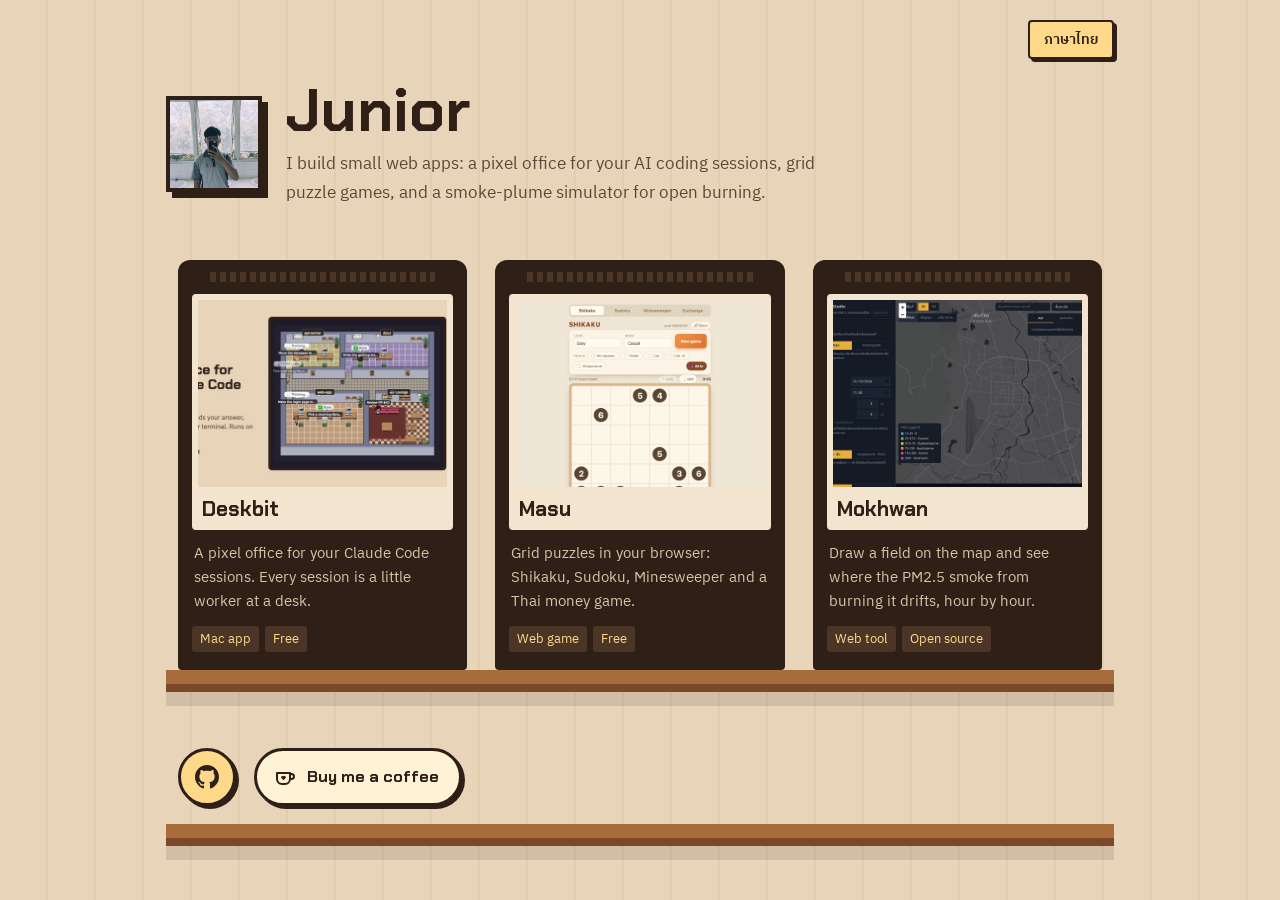
==== index.html @ 81ed951a "Add the hub: things I make, and where to find me Deskbit, Masu and Mokhwan as cartridges on an oak s" ====
<!doctype html>
<html lang="en">
  <head>
    <meta charset="utf-8" />
    <meta name="viewport" content="width=device-width, initial-scale=1" />
    <title>Junior</title>
    <meta name="description" content="Small web apps by Junior: Deskbit, Masu and Mokhwan, plus where to find me." />
    <meta name="theme-color" content="#e8d5b9" />
    <link rel="icon" type="image/svg+xml" href="favicon.svg" />
    <link rel="apple-touch-icon" href="apple-touch-icon.png" />
    <!-- link previews -->
    <meta property="og:type" content="website" />
    <meta property="og:title" content="Junior: things I make" />
    <meta property="og:description" content="Deskbit, Masu and Mokhwan: small web apps by Junior." />
    <meta property="og:url" content="https://jrchanakarn.github.io/" />
    <meta property="og:image" content="https://jrchanakarn.github.io/og.png" />
    <meta property="og:image:width" content="1200" />
    <meta property="og:image:height" content="630" />
    <meta name="twitter:card" content="summary_large_image" />
    <script>
      // ?lang=th in the link, or the last choice; English otherwise. Runs before paint so nothing flips.
      (function () {
        var asked = new URLSearchParams(location.search).get("lang");
        var stored = null;
        try {
          stored = localStorage.getItem("jr.lang");
        } catch (e) {
          // private window: English unless the link asks
        }
        var lang = asked || stored;
        if (lang === "en" || lang === "th") document.documentElement.lang = lang;
      })();
    </script>
    <link rel="preconnect" href="https://fonts.googleapis.com" />
    <link rel="preconnect" href="https://fonts.gstatic.com" crossorigin />
    <link href="https://fonts.googleapis.com/css2?family=Chakra+Petch:wght@600;700&family=IBM+Plex+Sans+Thai:wght@400;600&display=swap" rel="stylesheet" />
    <style>
      :root {
        --espresso: #2e1f17;
        --espresso-soft: #4a3527;
        --ink-soft: #5e4636;
        --oak: #a86b3c;
        --oak-dark: #7a4a28;
        --wall: #e8d5b9;
        --wall-line: #e3cdaf;
        --label: #f2e4cf;
        --sign: #ffd98a;
        --cream-text: #d9c4a6;
      }
      * { box-sizing: border-box; }
      html[lang="en"] [data-lang="th"],
      html[lang="th"] [data-lang="en"] { display: none; }
      body {
        margin: 0;
        min-height: 100vh;
        background: repeating-linear-gradient(90deg, var(--wall) 0 46px, var(--wall-line) 46px 48px);
        color: var(--espresso);
        font-family: "IBM Plex Sans Thai", system-ui, sans-serif;
      }
      a { color: inherit; }
      img { display: block; max-width: 100%; }
      :focus-visible { outline: 3px solid var(--espresso); outline-offset: 4px; }

      main { max-width: 980px; margin: 0 auto; padding: 56px 16px 40px; position: relative; }
      #lang {
        position: absolute; top: 20px; right: 16px;
        font: 600 14px "IBM Plex Sans Thai", sans-serif; color: var(--espresso);
        padding: 6px 14px; border: 2px solid var(--espresso); border-radius: 4px;
        background: var(--sign); box-shadow: 3px 3px 0 var(--espresso); cursor: pointer;
      }

      header { display: flex; gap: 24px; align-items: center; margin: 24px 0 52px; }
      .avatar { width: 96px; height: 96px; flex: none; border: 4px solid var(--espresso); box-shadow: 6px 6px 0 var(--espresso); object-fit: cover; }
      h1 { font: 700 clamp(40px, 7vw, 60px) / 1 "Chakra Petch", sans-serif; margin: 0 0 10px; }
      header p { margin: 0; max-width: 54ch; font-size: 17px; line-height: 1.7; color: var(--ink-soft); }

      .shelf { display: grid; grid-template-columns: repeat(3, 1fr); gap: 28px; padding: 0 12px; align-items: end; }
      .plank { height: 22px; background: var(--oak); border-bottom: 8px solid var(--oak-dark); box-shadow: 0 14px 0 rgba(46, 31, 23, 0.12); }
      .shelf + .plank { margin-bottom: 56px; }

      .cart {
        display: block; text-decoration: none; background: var(--espresso); color: var(--label);
        border-radius: 12px 12px 4px 4px; padding: 16px 14px 18px; transition: transform 0.15s;
      }
      /* the grip ridges on top of a cartridge */
      .cart::before { content: ""; display: block; height: 10px; margin: -4px 18px 12px; background: repeating-linear-gradient(90deg, var(--espresso-soft) 0 6px, transparent 6px 10px); }
      .cart:hover { transform: translateY(-8px); }
      .label { background: var(--label); padding: 6px; border-radius: 4px; }
      .label img { width: 100%; height: auto; aspect-ratio: 4 / 3; object-fit: cover; object-position: top; }
      .label h2 { font: 700 21px "Chakra Petch", sans-serif; color: var(--espresso); margin: 0; padding: 8px 4px 2px; }
      .cart p { font-size: 15px; line-height: 1.6; margin: 12px 2px; color: var(--cream-text); }
      .chips { display: flex; gap: 6px; flex-wrap: wrap; }
      .chip { font-size: 13px; padding: 2px 8px; border-radius: 3px; background: var(--espresso-soft); color: var(--sign); }

      .pins { display: flex; gap: 18px; flex-wrap: wrap; align-items: center; padding: 0 12px 18px; }
      .pin {
        height: 58px; min-width: 58px; display: flex; align-items: center; justify-content: center; gap: 10px;
        border-radius: 30px; background: var(--sign); border: 3px solid var(--espresso); box-shadow: 3px 3px 0 var(--espresso);
        font: 700 16px "Chakra Petch", "IBM Plex Sans Thai", sans-serif; text-decoration: none;
      }
      .pin.kofi { padding: 0 20px 0 16px; background: #fff3d6; }
      .pin:hover { transform: translate(-1px, -1px); box-shadow: 4px 4px 0 var(--espresso); }
      .icon { width: 24px; height: 24px; flex: none; }

      @media (max-width: 760px) {
        main { padding-top: 72px; }
        header { flex-direction: column; align-items: flex-start; margin-top: 0; }
        .shelf { grid-template-columns: 1fr; gap: 0; padding: 0; }
        /* one plank under each cartridge instead of a single long shelf */
        .slot { padding: 0 12px; }
        .slot::after { content: ""; display: block; height: 18px; margin: 0 -12px 40px; background: var(--oak); border-bottom: 6px solid var(--oak-dark); }
        .shelf + .plank { display: none; }
      }
      @media (prefers-reduced-motion: reduce) {
        .cart { transition: none; }
        .cart:hover, .pin:hover { transform: none; }
      }
    </style>
  </head>
  <body>
    <svg width="0" height="0" style="position: absolute" aria-hidden="true">
      <symbol id="i-github" viewBox="0 0 16 16"><path fill="currentColor" d="M8 0C3.58 0 0 3.58 0 8c0 3.54 2.29 6.53 5.47 7.59.4.07.55-.17.55-.38 0-.19-.01-.82-.01-1.49-2.01.37-2.53-.49-2.69-.94-.09-.23-.48-.94-.82-1.13-.28-.15-.68-.52-.01-.53.63-.01 1.08.58 1.23.82.72 1.21 1.87.87 2.33.66.07-.52.28-.87.51-1.07-1.78-.2-3.64-.89-3.64-3.95 0-.87.31-1.59.82-2.15-.08-.2-.36-1.02.08-2.12 0 0 .67-.21 2.2.82.64-.18 1.32-.27 2-.27.68 0 1.36.09 2 .27 1.53-1.04 2.2-.82 2.2-.82.44 1.1.16 1.92.08 2.12.51.56.82 1.27.82 2.15 0 3.07-1.87 3.75-3.65 3.95.29.25.54.73.54 1.48 0 1.07-.01 1.93-.01 2.2 0 .21.15.46.55.38A8.01 8.01 0 0 0 16 8c0-4.42-3.58-8-8-8z"/></symbol>
      <symbol id="i-kofi" viewBox="0 0 24 24"><g fill="none" stroke="currentColor" stroke-width="2" stroke-linejoin="round"><path d="M4 8h13v6a5 5 0 0 1-5 5H9a5 5 0 0 1-5-5z"/><path d="M17 9h1.5a2.5 2.5 0 0 1 0 5H17"/></g><path fill="currentColor" d="M10.5 15.2 8.3 13a1.4 1.4 0 0 1 2.2-1.7 1.4 1.4 0 0 1 2.2 1.7z"/></symbol>
    </svg>

    <main>
      <button id="lang" type="button"><span data-lang="en" lang="th">ภาษาไทย</span><span data-lang="th" lang="en">English</span></button>

      <header>
        <img class="avatar" src="img/avatar.jpg" alt="" width="96" height="96" />
        <div>
          <h1>Junior</h1>
          <p>
            <span data-lang="en">I build small web apps: a pixel office for your AI coding sessions, grid puzzle games, and a smoke-plume simulator for open burning.</span>
            <span data-lang="th">ผมทำเว็บแอปเล็กๆ: ออฟฟิศพิกเซลสำหรับเซสชัน AI ที่ช่วยเขียนโค้ด เกมปริศนาตาราง และตัวจำลองควันจากการเผาในที่โล่ง</span>
          </p>
        </div>
      </header>

      <div class="shelf">
        <div class="slot">
          <a class="cart" href="https://jrchanakarn.github.io/deskbit/">
            <div class="label">
              <img src="img/deskbit.jpg" style="object-position: 85% 40%" alt="" width="720" height="378" loading="lazy" />
              <h2>Deskbit</h2>
            </div>
            <p>
              <span data-lang="en">A pixel office for your Claude Code sessions. Every session is a little worker at a desk.</span>
              <span data-lang="th">ออฟฟิศพิกเซลสำหรับเซสชัน Claude Code ทุกเซสชันคือพนักงานตัวจิ๋วที่นั่งประจำโต๊ะ</span>
            </p>
            <div class="chips">
              <span class="chip"><span data-lang="en">Mac app</span><span data-lang="th">แอป Mac</span></span>
              <span class="chip"><span data-lang="en">Free</span><span data-lang="th">ฟรี</span></span>
            </div>
          </a>
        </div>
        <div class="slot">
          <a class="cart" href="https://masu-plum.vercel.app/">
            <div class="label">
              <img src="img/masu.jpg" alt="" width="720" height="450" loading="lazy" />
              <h2>Masu</h2>
            </div>
            <p>
              <span data-lang="en">Grid puzzles in your browser: Shikaku, Sudoku, Minesweeper and a Thai money game.</span>
              <span data-lang="th">เกมปริศนาตารางบนเบราว์เซอร์: Shikaku, Sudoku, Minesweeper และเกมแลกเงิน</span>
            </p>
            <div class="chips">
              <span class="chip"><span data-lang="en">Web game</span><span data-lang="th">เกมบนเว็บ</span></span>
              <span class="chip"><span data-lang="en">Free</span><span data-lang="th">ฟรี</span></span>
            </div>
          </a>
        </div>
        <div class="slot">
          <a class="cart" href="https://jrchanakarn.github.io/mokhwan/">
            <div class="label">
              <img src="img/mokhwan.jpg" alt="" width="720" height="450" loading="lazy" />
              <h2>Mokhwan</h2>
            </div>
            <p>
              <span data-lang="en">Draw a field on the map and see where the PM2.5 smoke from burning it drifts, hour by hour.</span>
              <span data-lang="th">วาดแปลงบนแผนที่ แล้วดูว่าควัน PM2.5 จากการเผาลอยไปทางไหน ทีละชั่วโมง</span>
            </p>
            <div class="chips">
              <span class="chip"><span data-lang="en">Web tool</span><span data-lang="th">เครื่องมือบนเว็บ</span></span>
              <span class="chip"><span data-lang="en">Open source</span><span data-lang="th">โอเพนซอร์ส</span></span>
            </div>
          </a>
        </div>
      </div>
      <div class="plank"></div>

      <nav class="pins" aria-label="Find me">
        <a class="pin" href="https://github.com/JRChanakarn" aria-label="GitHub" title="GitHub"><svg class="icon" aria-hidden="true"><use href="#i-github" /></svg></a>
        <a class="pin kofi" href="https://ko-fi.com/jrchanakarn">
          <svg class="icon" aria-hidden="true"><use href="#i-kofi" /></svg>
          <span data-lang="en">Buy me a coffee</span><span data-lang="th">เลี้ยงกาแฟผมสักแก้ว</span>
        </a>
      </nav>
      <div class="plank"></div>
    </main>

    <script>
      document.getElementById("lang").addEventListener("click", function () {
        var root = document.documentElement;
        root.lang = root.lang === "th" ? "en" : "th";
        try {
          localStorage.setItem("jr.lang", root.lang);
        } catch (e) {
          // not remembered; still switched for this visit
        }
      });
    </script>
  </body>
</html>
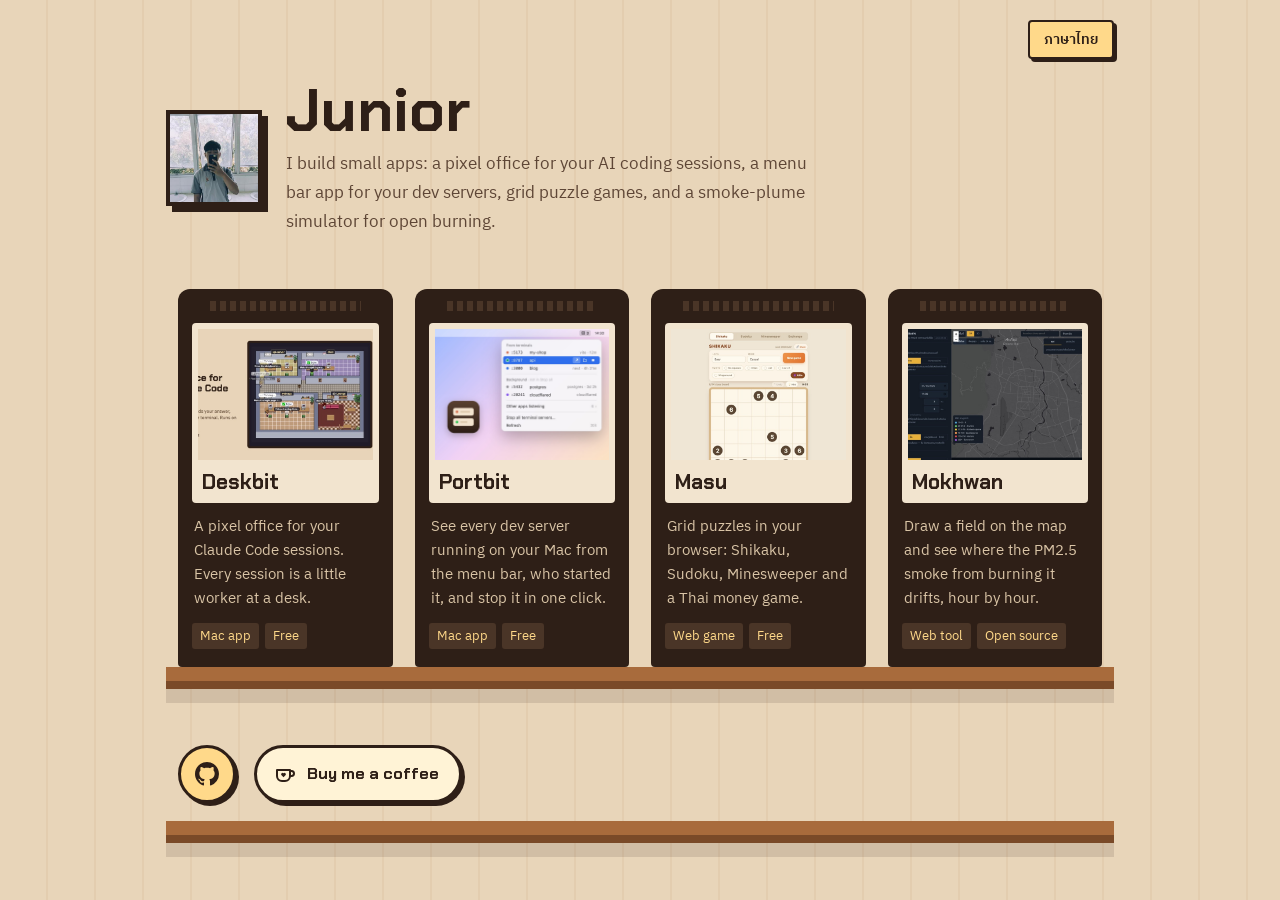
==== commit 79b8c972: "Add Portbit to the shelf Four cartridges per shelf (two per plank on tablets), Portbit next to Deskb" ====
--- a/index.html
+++ b/index.html
@@ -4,14 +4,14 @@
     <meta charset="utf-8" />
     <meta name="viewport" content="width=device-width, initial-scale=1" />
     <title>Junior</title>
-    <meta name="description" content="Small web apps by Junior: Deskbit, Masu and Mokhwan, plus where to find me." />
+    <meta name="description" content="Small apps by Junior: Deskbit, Portbit, Masu and Mokhwan, plus where to find me." />
     <meta name="theme-color" content="#e8d5b9" />
     <link rel="icon" type="image/svg+xml" href="favicon.svg" />
     <link rel="apple-touch-icon" href="apple-touch-icon.png" />
     <!-- link previews -->
     <meta property="og:type" content="website" />
     <meta property="og:title" content="Junior: things I make" />
-    <meta property="og:description" content="Deskbit, Masu and Mokhwan: small web apps by Junior." />
+    <meta property="og:description" content="Deskbit, Portbit, Masu and Mokhwan: small apps by Junior." />
     <meta property="og:url" content="https://jrchanakarn.github.io/" />
     <meta property="og:image" content="https://jrchanakarn.github.io/og.png" />
     <meta property="og:image:width" content="1200" />
@@ -74,12 +74,14 @@
       h1 { font: 700 clamp(40px, 7vw, 60px) / 1 "Chakra Petch", sans-serif; margin: 0 0 10px; }
       header p { margin: 0; max-width: 54ch; font-size: 17px; line-height: 1.7; color: var(--ink-soft); }
 
-      .shelf { display: grid; grid-template-columns: repeat(3, 1fr); gap: 28px; padding: 0 12px; align-items: end; }
+      /* every cartridge as tall as the tallest, so they stand level on the shelf */
+      .shelf { display: grid; grid-template-columns: repeat(4, 1fr); gap: 22px; padding: 0 12px; }
+      .slot { display: flex; flex-direction: column; }
       .plank { height: 22px; background: var(--oak); border-bottom: 8px solid var(--oak-dark); box-shadow: 0 14px 0 rgba(46, 31, 23, 0.12); }
       .shelf + .plank { margin-bottom: 56px; }
 
       .cart {
-        display: block; text-decoration: none; background: var(--espresso); color: var(--label);
+        flex: 1; display: flex; flex-direction: column; text-decoration: none; background: var(--espresso); color: var(--label);
         border-radius: 12px 12px 4px 4px; padding: 16px 14px 18px; transition: transform 0.15s;
       }
       /* the grip ridges on top of a cartridge */
@@ -89,7 +91,7 @@
       .label img { width: 100%; height: auto; aspect-ratio: 4 / 3; object-fit: cover; object-position: top; }
       .label h2 { font: 700 21px "Chakra Petch", sans-serif; color: var(--espresso); margin: 0; padding: 8px 4px 2px; }
       .cart p { font-size: 15px; line-height: 1.6; margin: 12px 2px; color: var(--cream-text); }
-      .chips { display: flex; gap: 6px; flex-wrap: wrap; }
+      .chips { display: flex; gap: 6px; flex-wrap: wrap; margin-top: auto; }
       .chip { font-size: 13px; padding: 2px 8px; border-radius: 3px; background: var(--espresso-soft); color: var(--sign); }
 
       .pins { display: flex; gap: 18px; flex-wrap: wrap; align-items: center; padding: 0 12px 18px; }
@@ -102,6 +104,12 @@
       .pin:hover { transform: translate(-1px, -1px); box-shadow: 4px 4px 0 var(--espresso); }
       .icon { width: 24px; height: 24px; flex: none; }
 
+      /* tablets: two cartridges per shelf, a plank under each pair */
+      @media (min-width: 761px) and (max-width: 940px) {
+        .shelf { grid-template-columns: repeat(2, 1fr); gap: 0 28px; }
+        .slot::after { content: ""; display: block; height: 18px; margin: 0 -14px 40px; background: var(--oak); border-bottom: 6px solid var(--oak-dark); }
+        .shelf + .plank { display: none; }
+      }
       @media (max-width: 760px) {
         main { padding-top: 72px; }
         header { flex-direction: column; align-items: flex-start; margin-top: 0; }
@@ -131,8 +139,8 @@
         <div>
           <h1>Junior</h1>
           <p>
-            <span data-lang="en">I build small web apps: a pixel office for your AI coding sessions, grid puzzle games, and a smoke-plume simulator for open burning.</span>
-            <span data-lang="th">ผมทำเว็บแอปเล็กๆ: ออฟฟิศพิกเซลสำหรับเซสชัน AI ที่ช่วยเขียนโค้ด เกมปริศนาตาราง และตัวจำลองควันจากการเผาในที่โล่ง</span>
+            <span data-lang="en">I build small apps: a pixel office for your AI coding sessions, a menu bar app for your dev servers, grid puzzle games, and a smoke-plume simulator for open burning.</span>
+            <span data-lang="th">ผมทำแอปเล็กๆ: ออฟฟิศพิกเซลสำหรับเซสชัน AI ที่ช่วยเขียนโค้ด แอปดู dev server บน menu bar เกมปริศนาตาราง และตัวจำลองควันจากการเผาในที่โล่ง</span>
           </p>
         </div>
       </header>
@@ -155,7 +163,23 @@
           </a>
         </div>
         <div class="slot">
-          <a class="cart" href="https://masu-plum.vercel.app/">
+          <a class="cart" href="https://jrchanakarn.github.io/portbit/">
+            <div class="label">
+              <img src="img/portbit.jpg" alt="" width="720" height="540" loading="lazy" />
+              <h2>Portbit</h2>
+            </div>
+            <p>
+              <span data-lang="en">See every dev server running on your Mac from the menu bar, who started it, and stop it in one click.</span>
+              <span data-lang="th">ดู dev server ทุกตัวที่เปิดอยู่ในเครื่องจาก menu bar รู้ว่าใครเปิด และสั่งปิดได้ในคลิกเดียว</span>
+            </p>
+            <div class="chips">
+              <span class="chip"><span data-lang="en">Mac app</span><span data-lang="th">แอป Mac</span></span>
+              <span class="chip"><span data-lang="en">Free</span><span data-lang="th">ฟรี</span></span>
+            </div>
+          </a>
+        </div>
+        <div class="slot">
+          <a class="cart" href="https://jrchanakarn.github.io/masu/">
             <div class="label">
               <img src="img/masu.jpg" alt="" width="720" height="450" loading="lazy" />
               <h2>Masu</h2>
@@ -210,5 +234,7 @@
         }
       });
     </script>
+    <!-- Cloudflare Web Analytics (cookieless) -->
+    <script defer src="https://static.cloudflareinsights.com/beacon.min.js" data-cf-beacon='{"token": "3e1b49b8cfef480ab8ecf1d619ee325d"}'></script>
   </body>
 </html>
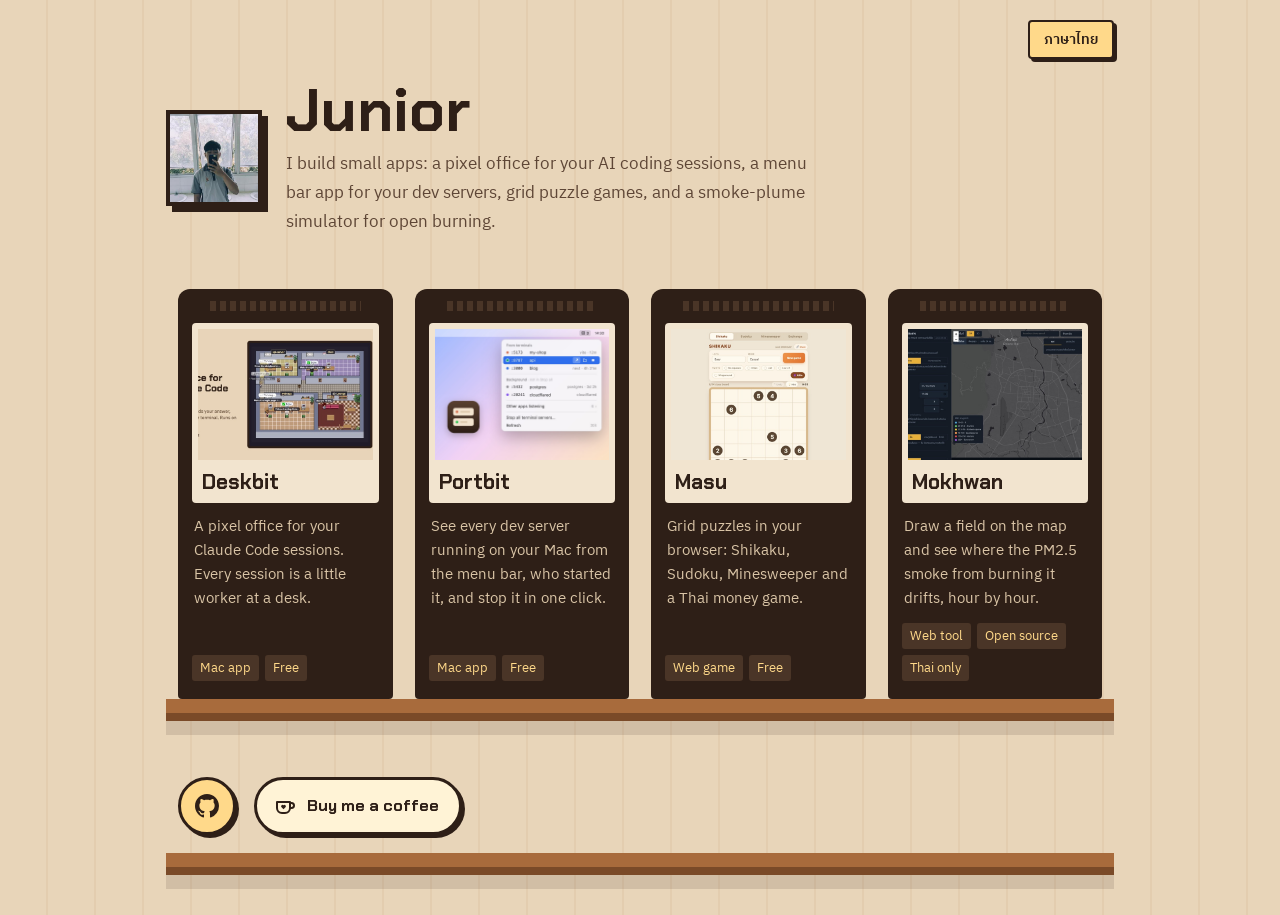
==== commit 932ca2ee: "Tag Mokhwan as Thai only The hub opens in English but Mokhwan is Thai throughout, so an English read" ====
--- a/index.html
+++ b/index.html
@@ -207,6 +207,7 @@
             <div class="chips">
               <span class="chip"><span data-lang="en">Web tool</span><span data-lang="th">เครื่องมือบนเว็บ</span></span>
               <span class="chip"><span data-lang="en">Open source</span><span data-lang="th">โอเพนซอร์ส</span></span>
+              <span class="chip" data-lang="en">Thai only</span>
             </div>
           </a>
         </div>
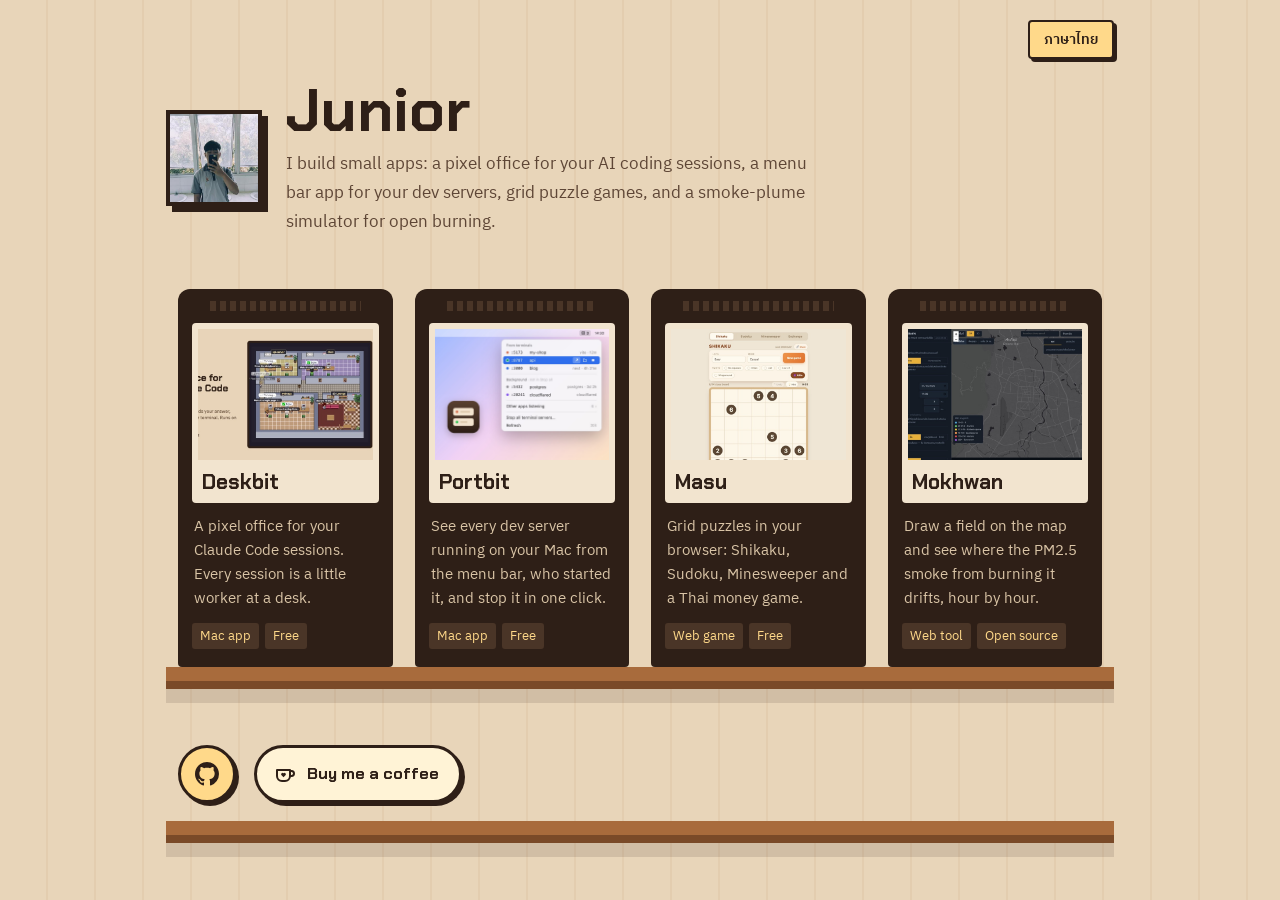
==== commit 4638f2eb: "Open Mokhwan in the hub's language Mokhwan now has English. It still opens in Thai unless the link a" ====
--- a/index.html
+++ b/index.html
@@ -195,7 +195,7 @@
           </a>
         </div>
         <div class="slot">
-          <a class="cart" href="https://jrchanakarn.github.io/mokhwan/">
+          <a class="cart" href="https://jrchanakarn.github.io/mokhwan/" data-lang-href>
             <div class="label">
               <img src="img/mokhwan.jpg" alt="" width="720" height="450" loading="lazy" />
               <h2>Mokhwan</h2>
@@ -207,7 +207,6 @@
             <div class="chips">
               <span class="chip"><span data-lang="en">Web tool</span><span data-lang="th">เครื่องมือบนเว็บ</span></span>
               <span class="chip"><span data-lang="en">Open source</span><span data-lang="th">โอเพนซอร์ส</span></span>
-              <span class="chip" data-lang="en">Thai only</span>
             </div>
           </a>
         </div>
@@ -225,6 +224,16 @@
     </main>
 
     <script>
+      // Mokhwan opens in Thai unless the link asks, so its card passes the hub's language along
+      function syncLangLinks() {
+        var lang = document.documentElement.lang === "th" ? "th" : "en";
+        document.querySelectorAll("a[data-lang-href]").forEach(function (a) {
+          var url = new URL(a.href);
+          url.searchParams.set("lang", lang);
+          a.href = url.toString();
+        });
+      }
+      syncLangLinks();
       document.getElementById("lang").addEventListener("click", function () {
         var root = document.documentElement;
         root.lang = root.lang === "th" ? "en" : "th";
@@ -233,6 +242,7 @@
         } catch (e) {
           // not remembered; still switched for this visit
         }
+        syncLangLinks();
       });
     </script>
     <!-- Cloudflare Web Analytics (cookieless) -->
